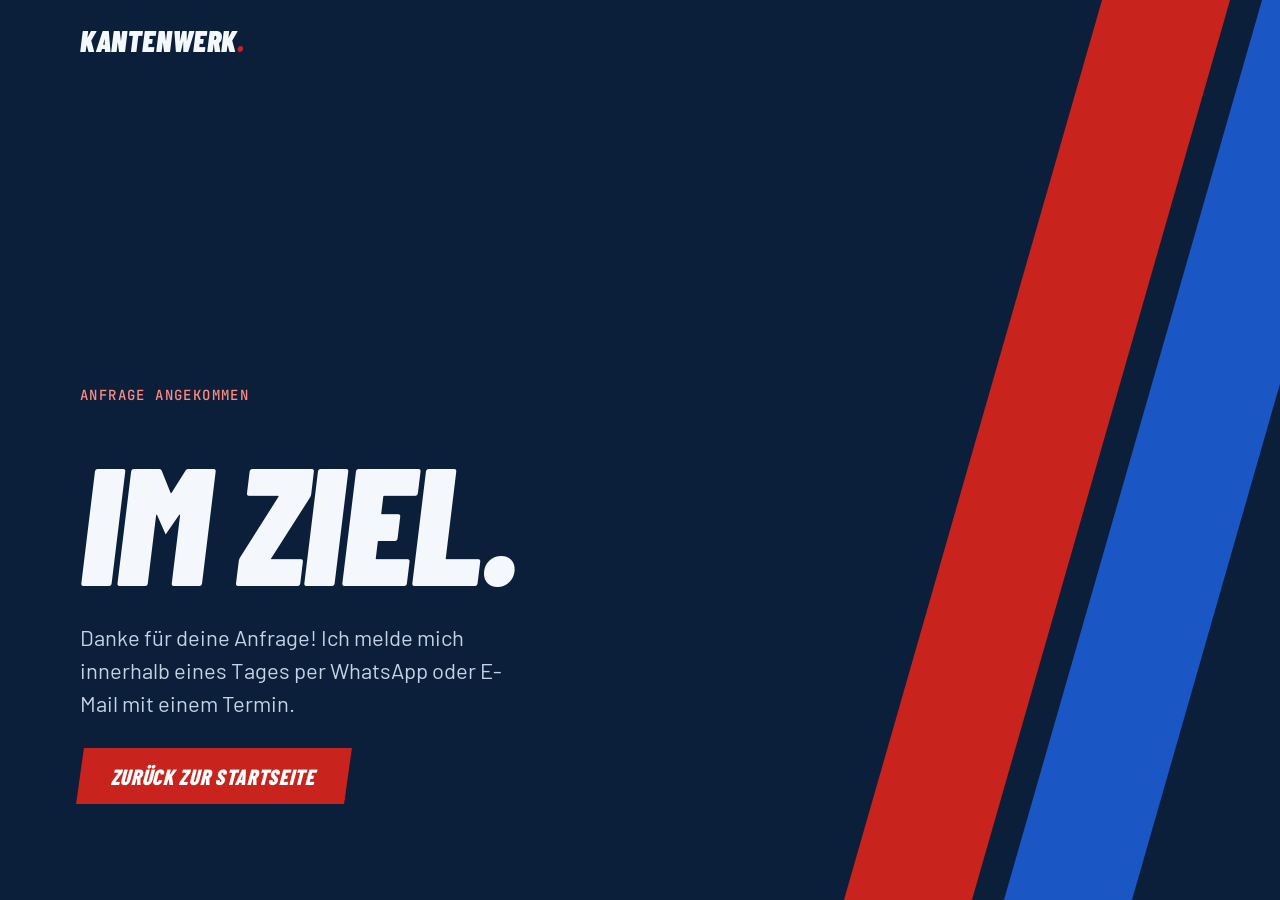
==== danke.html @ a74130c2 "Kantenwerk Website: One-Pager, Impressum, Datenschutz, Danke-Seite Co-Authored-By: Claude Opus 5.5 <" ====
<!doctype html>
<html lang="de">
<head>
<meta charset="utf-8">
<meta name="viewport" content="width=device-width, initial-scale=1">
<title>Danke! | Kantenwerk</title>
<meta name="robots" content="noindex">
<link rel="icon" href="favicon.svg" type="image/svg+xml">
<link rel="stylesheet" href="style.css">
</head>
<body>
<header class="hero" style="min-height:100svh">
  <div class="gates" aria-hidden="true"><div class="gate r"></div><div class="gate b"></div></div>
  <div class="wrap nav"><a class="logo" href="index.html">Kantenwerk<span>.</span></a></div>
  <div class="wrap hero-body">
    <p class="kicker" style="color:#FF8A80">Anfrage angekommen</p>
    <h1 class="display">Im Ziel.</h1>
    <p class="lead">Danke für deine Anfrage! Ich melde mich innerhalb eines Tages per WhatsApp oder E-Mail mit einem Termin.</p>
    <div class="cta-row"><a class="btn btn-red" href="index.html">Zurück zur Startseite</a></div>
  </div>
</header>
</body>
</html>
---- style.css ----
/* ===== Schriften (lokal gehostet – keine Verbindung zu Google, DSGVO-freundlich) ===== */
@font-face{font-family:"Barlow";src:url(fonts/barlow-latin-400-normal.woff2) format("woff2");font-weight:400;font-display:swap}
@font-face{font-family:"Barlow";src:url(fonts/barlow-latin-500-normal.woff2) format("woff2");font-weight:500;font-display:swap}
@font-face{font-family:"Barlow";src:url(fonts/barlow-latin-600-normal.woff2) format("woff2");font-weight:600;font-display:swap}
@font-face{font-family:"Barlow Condensed";src:url(fonts/barlow-condensed-latin-800-normal.woff2) format("woff2");font-weight:800;font-style:normal;font-display:swap}
@font-face{font-family:"Barlow Condensed";src:url(fonts/barlow-condensed-latin-800-italic.woff2) format("woff2");font-weight:800;font-style:italic;font-display:swap}
@font-face{font-family:"Barlow Condensed";src:url(fonts/barlow-condensed-latin-900-italic.woff2) format("woff2");font-weight:900;font-style:italic;font-display:swap}
@font-face{font-family:"JetBrains Mono";src:url(fonts/jetbrains-mono-latin-500-normal.woff2) format("woff2");font-weight:500;font-display:swap}
@font-face{font-family:"JetBrains Mono";src:url(fonts/jetbrains-mono-latin-700-normal.woff2) format("woff2");font-weight:700;font-display:swap}

/* ===== Farben – hier zentral ändern ===== */
:root{
  --navy:#0B1F3A; --navy-2:#16304F; --line:#3A5578;
  --red:#C8231C; --blue:#1B57C4;
  --ice:#E6EEF7; --snow:#F4F8FC; --white:#FFFFFF;
  --text:#0B1F3A; --muted:#3C5270; --muted-dark:#C3D2E4;
  --display:"Barlow Condensed","Arial Narrow",sans-serif;
  --body:"Barlow",system-ui,sans-serif;
  --mono:"JetBrains Mono",ui-monospace,monospace;
  --pad:20px;
}
@media (min-width:768px){:root{--pad:48px}}
@media (min-width:1200px){:root{--pad:80px}}

*{box-sizing:border-box}
html{scroll-behavior:smooth}
body{margin:0;background:var(--snow);color:var(--text);font-family:var(--body);font-size:17px;line-height:1.55;-webkit-font-smoothing:antialiased}
img{max-width:100%;display:block}
a{color:inherit}
:focus-visible{outline:3px solid var(--blue);outline-offset:3px}
.wrap{width:100%;max-width:1440px;margin:0 auto;padding:0 var(--pad)}
.skip{position:absolute;left:-9999px}.skip:focus{left:16px;top:16px;background:#fff;padding:8px 12px;z-index:99}

/* Typo */
.display{font-family:var(--display);font-style:italic;font-weight:900;text-transform:uppercase;line-height:.88;letter-spacing:-.01em;margin:0}
.h2{font-size:clamp(52px,8vw,96px)}
.kicker{font-family:var(--mono);font-size:14px;letter-spacing:.1em;text-transform:uppercase;color:var(--red);margin:0 0 12px}
.lead{font-size:clamp(18px,2vw,22px);line-height:1.5;margin:0}
section{scroll-margin-top:72px}

/* Buttons */
.btn{display:inline-flex;align-items:center;justify-content:center;min-height:56px;padding:0 32px;font-family:var(--display);font-style:italic;font-weight:800;font-size:22px;text-transform:uppercase;letter-spacing:.03em;text-decoration:none;border:0;cursor:pointer;transform:skewX(-8deg);transition:transform .15s,filter .15s}
.btn:hover{filter:brightness(1.1);transform:skewX(-8deg) translateY(-2px)}
.btn-red{background:var(--red);color:#fff}
.btn-navy{background:var(--navy);color:#fff}

/* ===== Header / Hero ===== */
.hero{position:relative;background:var(--navy);color:var(--snow);overflow:hidden;min-height:100svh;display:flex;flex-direction:column}
.gates{position:absolute;inset:0;pointer-events:none}
.gate{position:absolute;top:-10%;height:120%;width:clamp(56px,10vw,150px);transform:skewX(-16deg)}
.gate.r{background:var(--red);right:clamp(90px,14vw,190px)}
.gate.b{background:var(--blue);right:clamp(10px,1.5vw,20px)}
.nav{position:relative;z-index:2;display:flex;align-items:center;justify-content:space-between;height:80px}
.logo{font-family:var(--display);font-style:italic;font-weight:900;font-size:30px;text-transform:uppercase;text-decoration:none;letter-spacing:.02em}
.logo span{color:var(--red)}
.nav ul{display:none;list-style:none;margin:0;padding:0;gap:32px;font-weight:600;text-transform:uppercase;letter-spacing:.06em;font-size:15px}
.nav ul a{text-decoration:none;padding:12px 0}
.nav ul a:hover{color:#8FC1FF}
@media (min-width:900px){.nav ul{display:flex}}
.hero-body{position:relative;z-index:2;flex:1;display:flex;flex-direction:column;justify-content:flex-end;gap:28px;padding-bottom:clamp(56px,8vw,96px)}
.hero h1{font-size:clamp(68px,13vw,176px);max-width:10ch}
.hero .lead{max-width:36ch;color:var(--muted-dark)}
.pill{align-self:flex-start;display:inline-flex;align-items:center;gap:10px;min-height:38px;padding:0 16px;border:1px solid var(--line);border-radius:999px;font-family:var(--mono);font-size:13px;letter-spacing:.06em;background:rgba(11,31,58,.6)}
.pill i{width:8px;height:8px;border-radius:50%;background:#3DDC84}
.cta-row{display:flex;flex-wrap:wrap;align-items:center;gap:16px 24px}
.cta-row small{font-family:var(--mono);font-size:14px;color:var(--muted-dark)}
@media (max-width:599px){.gate.r{opacity:.55}.gate.b{opacity:.55}}

/* ===== Kennzahlen-Leiste ===== */
.stats{background:#fff;border-bottom:1px solid #D5DFEA}
.stats .wrap{display:grid;grid-template-columns:repeat(2,minmax(0,1fr));gap:24px;padding-top:32px;padding-bottom:32px}
@media (min-width:900px){.stats .wrap{grid-template-columns:repeat(4,minmax(0,1fr))}}
.stat b{display:block;font-family:var(--mono);font-weight:700;font-size:clamp(28px,3vw,40px);line-height:1.1}
.stat:nth-child(odd) b{color:var(--blue)}.stat:nth-child(even) b{color:var(--red)}
.stat span{font-size:15px;color:var(--muted)}

/* ===== Preise ===== */
.block{padding:clamp(72px,10vw,120px) 0}
.block-head{display:flex;flex-wrap:wrap;justify-content:space-between;align-items:flex-end;gap:24px;margin-bottom:48px}
.block-head p{max-width:380px;margin:0;color:var(--muted);font-size:16px}
.bibs{display:grid;gap:20px;grid-template-columns:1fr}
@media (min-width:640px){.bibs{grid-template-columns:repeat(2,minmax(0,1fr))}}
@media (min-width:1100px){.bibs{grid-template-columns:repeat(4,minmax(0,1fr));gap:24px}}
.bib{background:#fff;border:2px solid var(--navy);display:flex;flex-direction:column}
.bib-top{display:flex;justify-content:space-between;align-items:center;padding:16px 22px;color:#fff;background:var(--blue)}
.bib:nth-child(even) .bib-top{background:var(--red)}
.bib-top span{font-family:var(--mono);font-size:12px;letter-spacing:.1em}
.bib-top strong{font-family:var(--display);font-weight:800;font-size:52px;line-height:1}
.bib-body{padding:24px 22px;display:flex;flex-direction:column;gap:12px;flex:1}
.bib h3{margin:0;font-family:var(--display);font-weight:800;font-size:30px;text-transform:uppercase}
.bib p{margin:0;color:var(--muted);font-size:16px;flex:1}
.price{font-family:var(--mono);font-weight:700;font-size:34px}
.bib.dark{background:var(--navy);color:var(--snow)}
.bib.dark p{color:var(--muted-dark)}
.extras{display:grid;gap:0 24px;grid-template-columns:1fr;margin-top:40px}
@media (min-width:900px){.extras{grid-template-columns:repeat(3,minmax(0,1fr))}}
.extras div{display:flex;justify-content:space-between;gap:16px;padding:18px 0;border-top:2px solid var(--navy)}
.extras b{font-family:var(--mono)}
.fineprint{margin:24px 0 0;font-size:15px;color:var(--muted)}

/* ===== Ablauf ===== */
.ice{background:var(--ice)}
.steps{display:grid;gap:40px 24px;grid-template-columns:1fr;margin-top:48px}
@media (min-width:640px){.steps{grid-template-columns:repeat(2,minmax(0,1fr))}}
@media (min-width:1100px){.steps{grid-template-columns:repeat(4,minmax(0,1fr))}}
.flag{width:60px;height:84px;display:flex;align-items:center;justify-content:center;color:#fff;font-family:var(--display);font-weight:800;font-size:42px;transform:skewX(-10deg);background:var(--red);margin-bottom:16px}
.step:nth-child(even) .flag{background:var(--blue)}
.step h3{margin:0 0 8px;font-family:var(--display);font-weight:800;font-size:28px;text-transform:uppercase}
.step p{margin:0;color:var(--muted)}

/* ===== Über mich ===== */
.driver{background:var(--navy);color:var(--snow)}
.driver .wrap{display:grid;gap:48px;grid-template-columns:1fr;align-items:center}
@media (min-width:1000px){.driver .wrap{grid-template-columns:7fr 5fr;gap:80px}}
.driver .kicker{color:#FF8A80}
.driver p{color:var(--muted-dark);font-size:19px;margin:24px 0}
.results{border-top:1px solid var(--line);font-family:var(--mono);font-size:15px}
.results div{display:flex;justify-content:space-between;gap:16px;padding:14px 0;border-bottom:1px solid var(--line)}
.results span:first-child{color:var(--muted-dark)}
.photo{aspect-ratio:4/5;background:var(--navy-2);border:2px dashed var(--line);display:flex;align-items:center;justify-content:center;text-align:center;padding:24px;font-family:var(--mono);font-size:14px;color:var(--muted-dark);overflow:hidden}
.photo img{width:100%;height:100%;object-fit:cover}

/* ===== Kontakt ===== */
.contact{background:var(--red);color:#fff}
.contact .wrap{display:grid;gap:48px;grid-template-columns:1fr}
@media (min-width:1000px){.contact .wrap{grid-template-columns:5fr 6fr;gap:80px}}
.contact h2{font-size:clamp(60px,9vw,112px)}
.channels{display:flex;flex-direction:column;gap:14px;margin-top:32px;font-family:var(--mono);font-size:17px}
.channels a{text-decoration:none;display:inline-flex;align-items:center;gap:12px;min-height:44px}
.channels a:hover{text-decoration:underline}
.channels svg{flex:none}
form{background:#fff;color:var(--navy);padding:clamp(24px,4vw,40px);display:grid;gap:18px}
.row2{display:grid;gap:18px;grid-template-columns:1fr}
@media (min-width:600px){.row2{grid-template-columns:1fr 1fr}}
label{display:flex;flex-direction:column;gap:8px;font-size:14px;font-weight:600;text-transform:uppercase;letter-spacing:.06em}
input,select,textarea{font:inherit;font-size:17px;text-transform:none;letter-spacing:0;font-weight:400;color:var(--navy);border:2px solid var(--navy);border-radius:0;padding:12px 14px;background:#fff;min-height:52px;width:100%}
textarea{resize:vertical;min-height:110px}
.consent{flex-direction:row;align-items:flex-start;gap:10px;text-transform:none;letter-spacing:0;font-weight:400;font-size:14px;color:var(--muted)}
.consent input{width:22px;min-height:22px;height:22px;margin:2px 0 0;flex:none}
.hp{display:none}
form .btn{justify-self:start}

/* ===== Footer ===== */
footer{background:var(--navy);color:var(--muted-dark);font-size:15px}
footer .wrap{display:flex;flex-wrap:wrap;justify-content:space-between;gap:16px;padding-top:28px;padding-bottom:28px}
footer nav{display:flex;flex-wrap:wrap;gap:24px}
footer a{text-decoration:none;min-height:44px;display:inline-flex;align-items:center}
footer a:hover{color:#fff}

/* ===== Rechtstexte ===== */
.legal{max-width:760px;margin:0 auto;padding:48px var(--pad) 96px}
.legal h1{font-size:clamp(48px,8vw,80px);margin-bottom:32px}
.legal h2{font-family:var(--display);font-weight:800;text-transform:uppercase;font-size:26px;margin:36px 0 8px}
.legal .todo{background:#FFF1C2;padding:12px 16px;border-left:4px solid var(--red)}
.topbar{background:var(--navy);color:var(--snow)}
.topbar .wrap{display:flex;align-items:center;justify-content:space-between;height:72px}
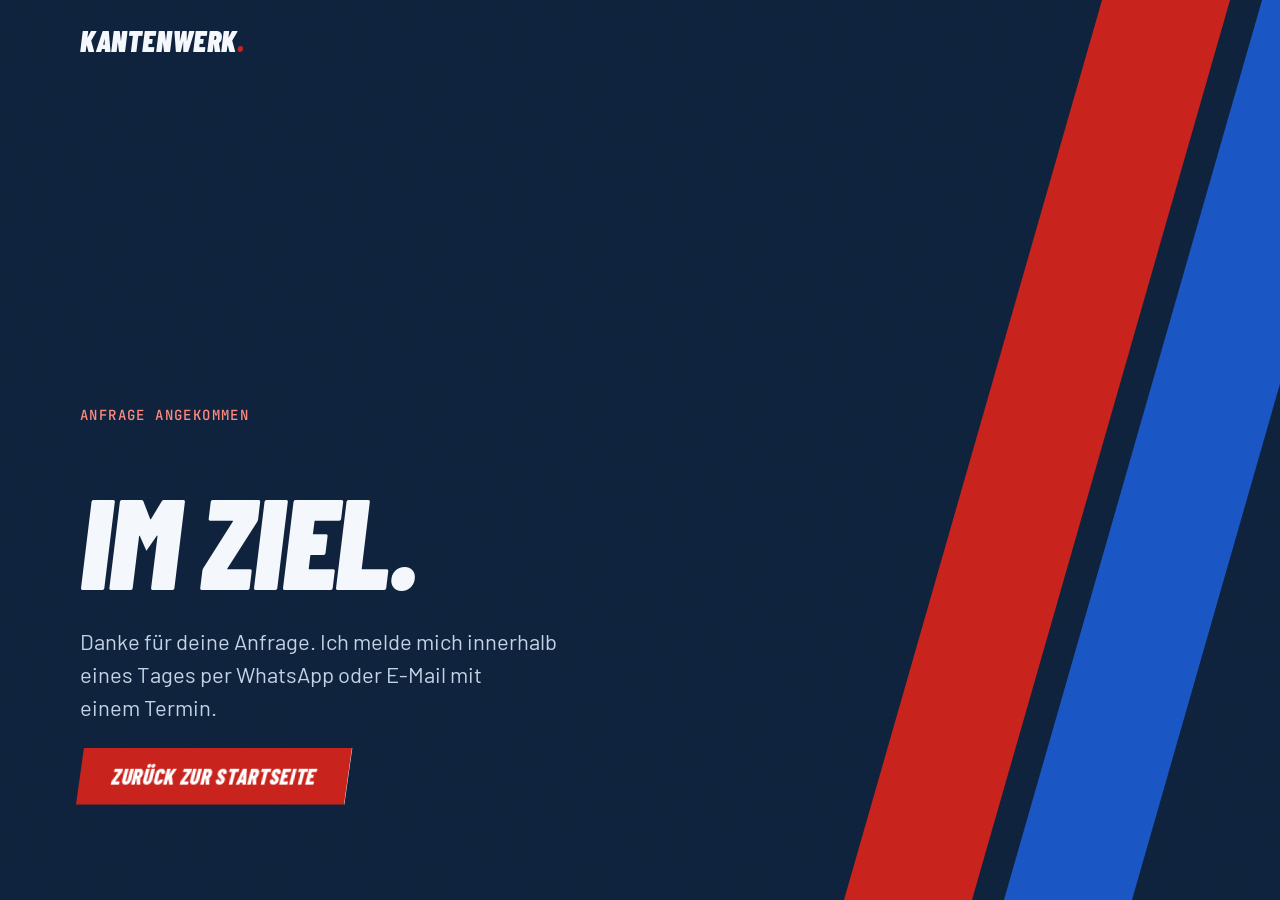
==== commit 654543c5: "Design-Audit (Redesign-Skill): Zustände, Lesbarkeit, Handy-Navigation, 404 - Handy: 'Anfragen'-Butto" ====
--- a/danke.html
+++ b/danke.html
@@ -3,19 +3,19 @@
 <head>
 <meta charset="utf-8">
 <meta name="viewport" content="width=device-width, initial-scale=1">
-<title>Danke! | Kantenwerk</title>
+<title>Anfrage gesendet | Kantenwerk</title>
 <meta name="robots" content="noindex">
 <link rel="icon" href="favicon.svg" type="image/svg+xml">
 <link rel="stylesheet" href="style.css">
 </head>
 <body>
-<header class="hero" style="min-height:100svh">
+<header class="hero">
   <div class="gates" aria-hidden="true"><div class="gate r"></div><div class="gate b"></div></div>
   <div class="wrap nav"><a class="logo" href="index.html">Kantenwerk<span>.</span></a></div>
   <div class="wrap hero-body">
-    <p class="kicker" style="color:#FF8A80">Anfrage angekommen</p>
+    <p class="kicker kicker-light">Anfrage angekommen</p>
     <h1 class="display">Im Ziel.</h1>
-    <p class="lead">Danke für deine Anfrage! Ich melde mich innerhalb eines Tages per WhatsApp oder E-Mail mit einem Termin.</p>
+    <p class="lead">Danke für deine Anfrage. Ich melde mich innerhalb eines Tages per WhatsApp oder E-Mail mit einem Termin.</p>
     <div class="cta-row"><a class="btn btn-red" href="index.html">Zurück zur Startseite</a></div>
   </div>
 </header>
--- a/style.css
+++ b/style.css
@@ -24,23 +24,25 @@
 
 *{box-sizing:border-box}
 html{scroll-behavior:smooth}
+p,li,summary{text-wrap:pretty}
 body{margin:0;background:var(--snow);color:var(--text);font-family:var(--body);font-size:17px;line-height:1.55;-webkit-font-smoothing:antialiased}
 img{max-width:100%;display:block}
 a{color:inherit}
-:focus-visible{outline:3px solid var(--blue);outline-offset:3px}
+:focus-visible{outline:3px solid currentColor;outline-offset:4px}
 .wrap{width:100%;max-width:1440px;margin:0 auto;padding:0 var(--pad)}
 .skip{position:absolute;left:-9999px}.skip:focus{left:16px;top:16px;background:#fff;padding:8px 12px;z-index:99}
 
 /* Typo */
-.display{font-family:var(--display);font-style:italic;font-weight:900;text-transform:uppercase;line-height:.88;letter-spacing:-.01em;margin:0}
-.h2{font-size:clamp(52px,8vw,96px)}
-.kicker{font-family:var(--mono);font-size:14px;letter-spacing:.1em;text-transform:uppercase;color:var(--red);margin:0 0 12px}
+.display{font-family:var(--display);font-style:italic;font-weight:900;text-transform:uppercase;line-height:.95;letter-spacing:-.01em;margin:0;padding-top:.1em;text-wrap:balance}
+.h2{font-size:clamp(52px,8vw,96px);line-height:1.05}
+.kicker{font-family:var(--mono);font-size:14px;letter-spacing:.1em;text-transform:uppercase;color:var(--red);margin:0 0 16px}
 .lead{font-size:clamp(18px,2vw,22px);line-height:1.5;margin:0}
 section{scroll-margin-top:72px}
 
 /* Buttons */
 .btn{display:inline-flex;align-items:center;justify-content:center;min-height:56px;padding:0 32px;font-family:var(--display);font-style:italic;font-weight:800;font-size:22px;text-transform:uppercase;letter-spacing:.03em;text-decoration:none;border:0;cursor:pointer;transform:skewX(-8deg);transition:transform .15s,filter .15s}
 .btn:hover{filter:brightness(1.1);transform:skewX(-8deg) translateY(-2px)}
+.btn:active{transform:skewX(-8deg) translateY(1px) scale(.98);filter:brightness(.95);transition-duration:.08s}
 .btn-red{background:var(--red);color:#fff}
 .btn-navy{background:var(--navy);color:#fff}
 
@@ -55,11 +57,21 @@
 .logo span{color:var(--red)}
 .nav ul{display:none;list-style:none;margin:0;padding:0;gap:32px;font-weight:600;text-transform:uppercase;letter-spacing:.06em;font-size:15px}
 .nav ul a{text-decoration:none;padding:12px 0}
+.nav ul a{transition:color .2s}
 .nav ul a:hover{color:#8FC1FF}
-@media (min-width:900px){.nav ul{display:flex}}
-.hero-body{position:relative;z-index:2;flex:1;display:flex;flex-direction:column;justify-content:flex-end;gap:28px;padding-bottom:clamp(56px,8vw,96px)}
-.hero h1{font-size:clamp(68px,13vw,176px);max-width:10ch}
-.hero .lead{max-width:36ch;color:var(--muted-dark)}
+.nav nav{display:flex;align-items:center;gap:32px}
+.nav-cta{display:inline-flex;align-items:center;min-height:44px;padding:0 18px;background:var(--red);color:#fff;font-family:var(--display);font-style:italic;font-weight:800;font-size:18px;text-transform:uppercase;letter-spacing:.03em;text-decoration:none;transform:skewX(-8deg);transition:filter .2s,transform .2s}
+.nav-cta:hover{filter:brightness(1.1)}
+.nav-cta:active{transform:skewX(-8deg) scale(.97)}
+@media (min-width:900px){.nav ul{display:flex}.nav-cta{display:none}}
+.hero-body{position:relative;z-index:2;flex:1;display:flex;flex-direction:column;justify-content:flex-end;gap:24px;padding-bottom:clamp(56px,8vw,96px)}
+.hero h1{font-size:clamp(64px,10vw,132px);max-width:10ch}
+.hero .lead{max-width:40ch;color:var(--muted-dark)}
+.eyebrow{font-family:var(--mono);font-weight:700;font-size:clamp(15px,1.6vw,20px);letter-spacing:.12em;text-transform:uppercase;color:#FF8A80;margin-bottom:-12px}
+.chips{list-style:none;margin:0;padding:0;display:flex;flex-wrap:wrap;gap:10px}
+.chips li{font-family:var(--display);font-style:italic;font-weight:800;font-size:clamp(18px,1.8vw,24px);text-transform:uppercase;letter-spacing:.03em;padding:6px 16px;border:2px solid var(--snow);transform:skewX(-8deg)}
+.chips li:nth-child(odd){background:var(--snow);color:var(--navy)}
+.sr-only{position:absolute;width:1px;height:1px;padding:0;margin:-1px;overflow:hidden;clip:rect(0,0,0,0);white-space:nowrap;border:0}
 .pill{align-self:flex-start;display:inline-flex;align-items:center;gap:10px;min-height:38px;padding:0 16px;border:1px solid var(--line);border-radius:999px;font-family:var(--mono);font-size:13px;letter-spacing:.06em;background:rgba(11,31,58,.6)}
 .pill i{width:8px;height:8px;border-radius:50%;background:#3DDC84}
 .cta-row{display:flex;flex-wrap:wrap;align-items:center;gap:16px 24px}
@@ -75,7 +87,7 @@
 .stat span{font-size:15px;color:var(--muted)}
 
 /* ===== Preise ===== */
-.block{padding:clamp(72px,10vw,120px) 0}
+.block{padding:clamp(72px,10vw,120px) 0 clamp(84px,11.5vw,140px)}
 .block-head{display:flex;flex-wrap:wrap;justify-content:space-between;align-items:flex-end;gap:24px;margin-bottom:48px}
 .block-head p{max-width:380px;margin:0;color:var(--muted);font-size:16px}
 .bibs{display:grid;gap:20px;grid-template-columns:1fr}
@@ -127,12 +139,14 @@
 .contact h2{font-size:clamp(60px,9vw,112px)}
 .channels{display:flex;flex-direction:column;gap:14px;margin-top:32px;font-family:var(--mono);font-size:17px}
 .channels a{text-decoration:none;display:inline-flex;align-items:center;gap:12px;min-height:44px}
+.channels a{text-underline-offset:4px;transition:opacity .2s}
 .channels a:hover{text-decoration:underline}
+.channel{display:inline-flex;align-items:center;gap:12px;min-height:44px}
 .channels svg{flex:none}
 form{background:#fff;color:var(--navy);padding:clamp(24px,4vw,40px);display:grid;gap:18px}
 .row2{display:grid;gap:18px;grid-template-columns:1fr}
 @media (min-width:600px){.row2{grid-template-columns:1fr 1fr}}
-label{display:flex;flex-direction:column;gap:8px;font-size:14px;font-weight:600;text-transform:uppercase;letter-spacing:.06em}
+label{display:flex;flex-direction:column;gap:8px;font-size:15px;font-weight:600}
 input,select,textarea{font:inherit;font-size:17px;text-transform:none;letter-spacing:0;font-weight:400;color:var(--navy);border:2px solid var(--navy);border-radius:0;padding:12px 14px;background:#fff;min-height:52px;width:100%}
 textarea{resize:vertical;min-height:110px}
 .consent{flex-direction:row;align-items:flex-start;gap:10px;text-transform:none;letter-spacing:0;font-weight:400;font-size:14px;color:var(--muted)}
@@ -145,6 +159,7 @@
 footer .wrap{display:flex;flex-wrap:wrap;justify-content:space-between;gap:16px;padding-top:28px;padding-bottom:28px}
 footer nav{display:flex;flex-wrap:wrap;gap:24px}
 footer a{text-decoration:none;min-height:44px;display:inline-flex;align-items:center}
+footer a{transition:color .2s}
 footer a:hover{color:#fff}
 
 /* ===== Rechtstexte ===== */
@@ -154,3 +169,63 @@
 .legal .todo{background:#FFF1C2;padding:12px 16px;border-left:4px solid var(--red)}
 .topbar{background:var(--navy);color:var(--snow)}
 .topbar .wrap{display:flex;align-items:center;justify-content:space-between;height:72px}
+
+/* ===== FAQ ===== */
+.faqs{margin-top:48px;border-top:2px solid var(--navy);max-width:900px}
+.faq{border-bottom:2px solid var(--navy)}
+.faq summary{cursor:pointer;list-style:none;display:flex;justify-content:space-between;align-items:center;gap:24px;padding:22px 0;min-height:44px;font-family:var(--body);font-weight:600;font-size:clamp(18px,1.9vw,22px);line-height:1.15}
+.faq summary::-webkit-details-marker{display:none}
+.faq summary::after{content:"+";font-family:var(--mono);font-size:28px;color:var(--red);flex:none}
+.faq[open] summary::after{content:"–"}
+.faq p{margin:0 0 24px;max-width:70ch;color:var(--muted)}
+.faq .angles{display:grid;grid-template-columns:1fr;gap:12px;margin:8px 0 24px}
+@media(min-width:520px){.faq .angles{grid-template-columns:repeat(2,minmax(0,1fr))}}
+@media(min-width:760px){.faq .angles{grid-template-columns:repeat(3,minmax(0,1fr));gap:16px}}
+.acard{background:#fff;border:2px solid var(--navy);padding:16px;display:flex;flex-direction:column;gap:12px}
+.acard h4{margin:0;font-family:var(--display);font-weight:800;font-size:19px;text-transform:uppercase;line-height:1.1}
+.acard .vals{display:grid;grid-template-columns:1fr 1fr;gap:8px}
+.acard .vals div{display:flex;flex-direction:column;gap:2px}
+.acard .vals b{font-family:var(--mono);font-weight:700;font-size:clamp(18px,2vw,24px);line-height:1.1;white-space:nowrap}
+.acard .vb{color:var(--blue)}.acard .vs{color:var(--red)}
+.acard .vals span{font-family:var(--mono);font-size:11px;letter-spacing:.06em;text-transform:uppercase;color:var(--muted)}
+.acard p{margin:0!important;font-size:15px;line-height:1.4;color:var(--muted)}
+
+/* Gradzeichen: im Fließtext kleiner und mit etwas Abstand */
+.deg{font-size:.72em;position:relative;top:-.12em;margin-left:.03em;margin-right:.1em}
+.stat b .deg,.acard .vals b .deg,.acard .vals span .deg,.price .deg,.results span .deg{font-size:inherit;color:inherit;letter-spacing:inherit;top:0;margin:0}
+
+.formnote{margin:0;font-size:14px;color:var(--muted)}
+
+/* ===== Formular-Zustände ===== */
+input,select,textarea{transition:border-color .2s,box-shadow .2s}
+input:hover,select:hover,textarea:hover{border-color:var(--blue)}
+input:user-invalid,textarea:user-invalid{border-color:var(--red);box-shadow:0 0 0 3px rgba(200,35,28,.15)}
+.field-hint{display:none;font-size:13px;font-weight:500;color:var(--red)}
+label:has(:user-invalid) .field-hint{display:block}
+
+/* ===== Struktur statt Inline-Styles ===== */
+.steps{list-style:none;padding:0;margin-bottom:0}
+.topbar .back{text-decoration:none;min-height:44px;display:inline-flex;align-items:center;transition:color .2s}
+.topbar .back:hover{color:#8FC1FF}
+.kicker-light{color:#FF8A80}
+
+/* ===== Struktur auf den dunklen Flächen: feines Korn wie Pistenschnee ===== */
+.hero::before,.driver::before{content:"";position:absolute;inset:0;pointer-events:none;opacity:.035;mix-blend-mode:screen;
+  background-image:url("data:image/svg+xml,%3Csvg xmlns='http://www.w3.org/2000/svg' width='160' height='160'%3E%3Cfilter id='n'%3E%3CfeTurbulence type='fractalNoise' baseFrequency='.9' numOctaves='2' stitchTiles='stitch'/%3E%3CfeColorMatrix values='0 0 0 0 1 0 0 0 0 1 0 0 0 0 1 0 0 0 .9 0'/%3E%3C/filter%3E%3Crect width='100%25' height='100%25' filter='url(%23n)'/%3E%3C/svg%3E")}
+.driver{position:relative}
+.driver .wrap{position:relative}
+
+/* ===== FAQ: Hover-Zustand ===== */
+.faq summary{transition:color .2s}
+.faq summary:hover{color:var(--blue)}
+
+/* ===== 404 ===== */
+.notfound-links{display:flex;flex-wrap:wrap;gap:16px 28px;font-family:var(--mono);font-size:16px}
+.notfound-links a{color:var(--muted-dark);text-underline-offset:4px}
+.notfound-links a:hover{color:#fff}
+
+/* ===== Weniger Bewegung, wenn gewünscht ===== */
+@media (prefers-reduced-motion:reduce){
+  html{scroll-behavior:auto}
+  *,*::before,*::after{transition:none!important;animation:none!important}
+}
